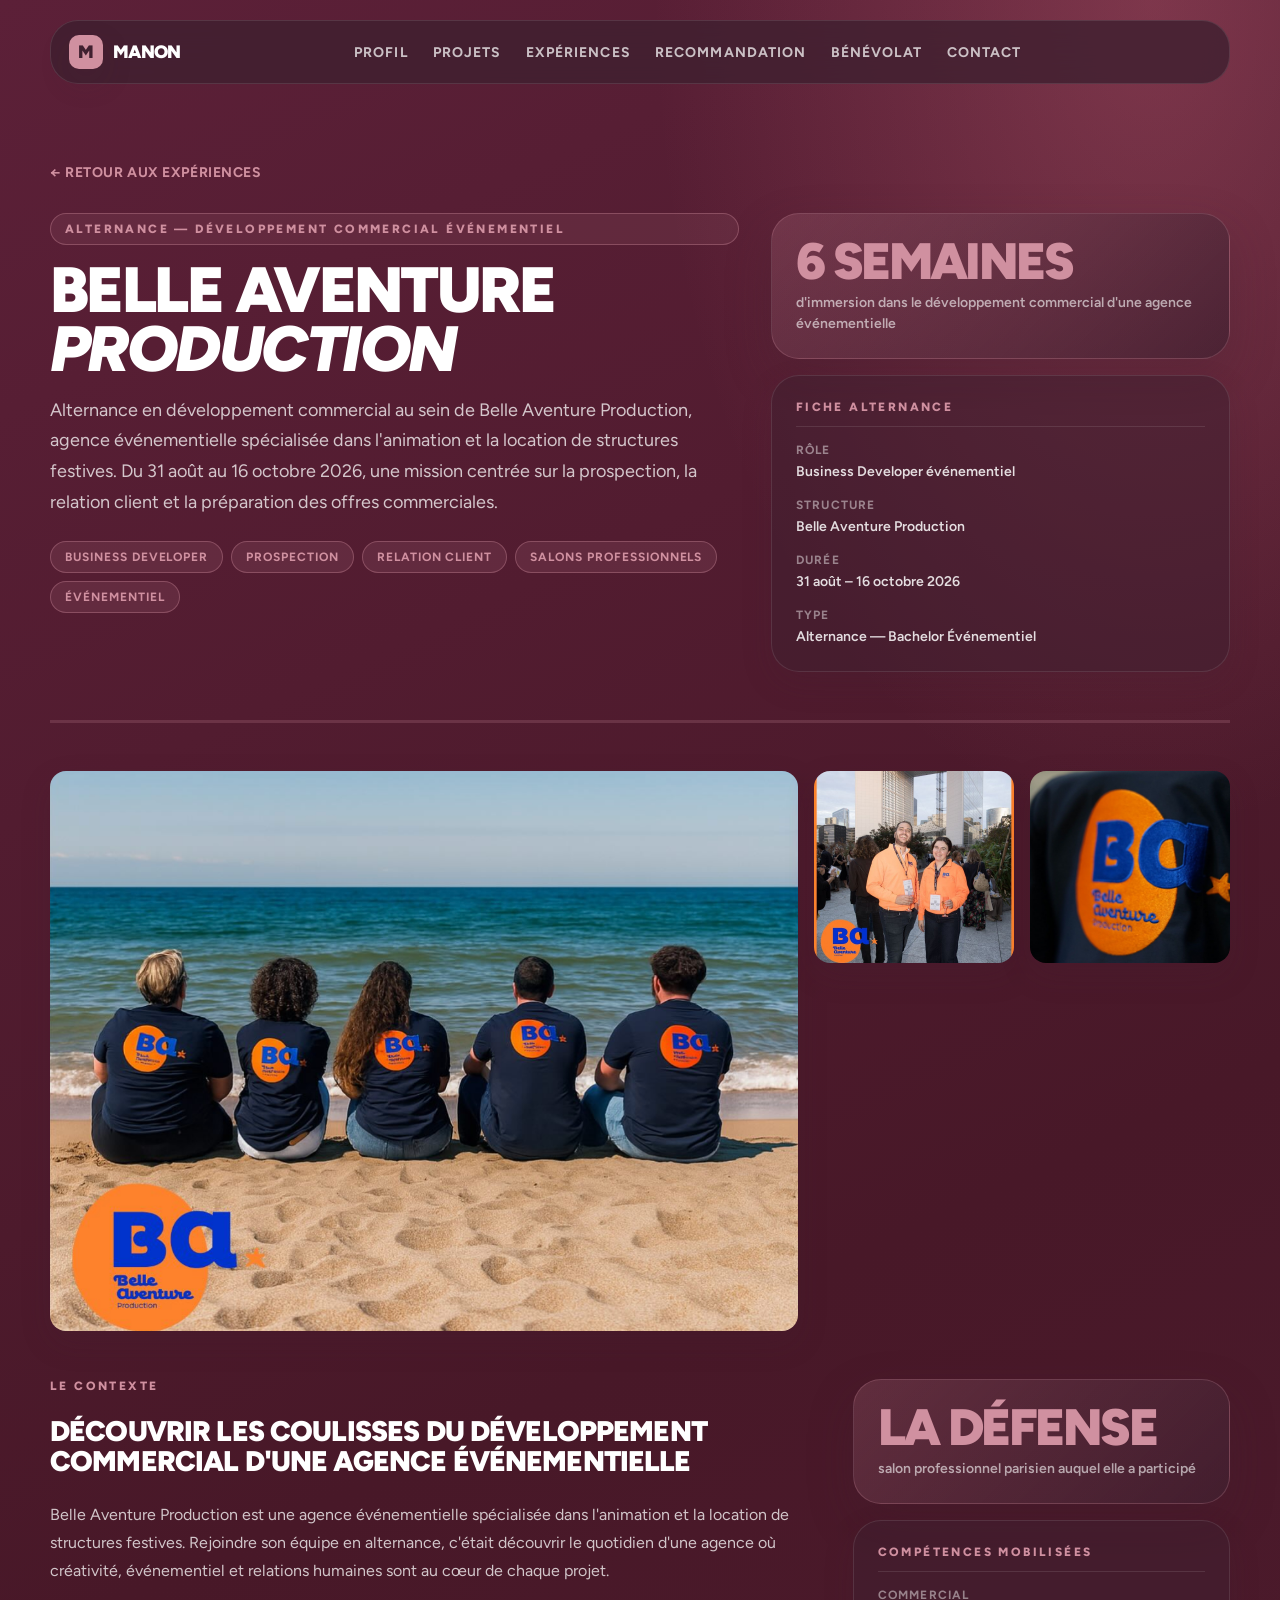
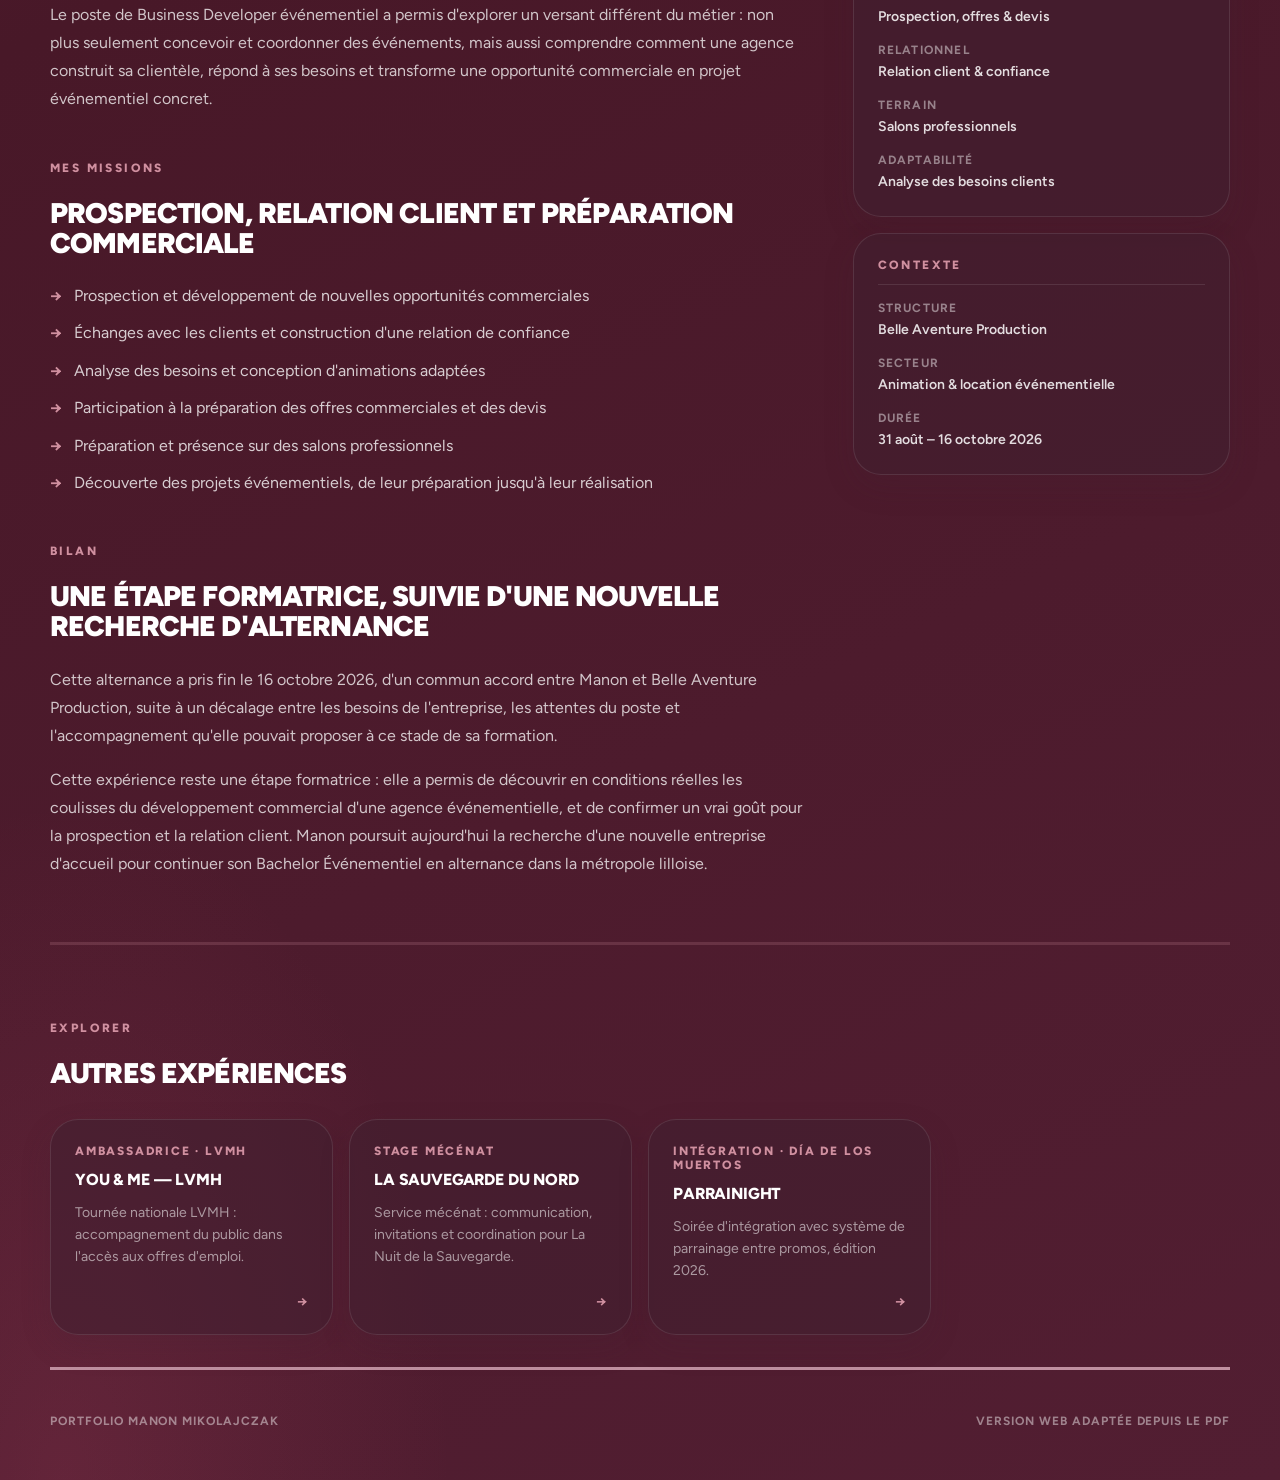
==== projet-belle-aventure-production.html @ 5afe3ec2 "Ajoute l'expérience Belle Aventure Production - Nouvelle page projet-belle-aventure-production.html " ====
<!DOCTYPE html>
<html lang="fr">
<head>
  <meta charset="UTF-8">
  <meta name="viewport" content="width=device-width, initial-scale=1.0">
  <title>Belle Aventure Production — Manon Mikolajczak</title>
  <meta name="description" content="Alternance en développement commercial événementiel chez Belle Aventure Production — prospection, relation client, préparation d'offres et salons professionnels.">
  <link rel="preconnect" href="https://fonts.googleapis.com">
  <link rel="preconnect" href="https://fonts.gstatic.com" crossorigin>
  <link href="https://fonts.googleapis.com/css2?family=Figtree:ital,wght@0,300;0,400;0,500;0,600;0,700;0,800;0,900;1,400;1,700&display=swap" rel="stylesheet">
  <link rel="stylesheet" href="./styles.css">
  <link rel="stylesheet" href="./projet.css">
</head>
<body>
  <div class="page-shell">

    <header class="site-header">
      <a class="brand" href="./index.html" aria-label="Retour au portfolio">
        <span class="brand-mark">M</span>
        <span class="brand-text">Manon</span>
      </a>

      <button
        class="nav-toggle"
        type="button"
        aria-expanded="false"
        aria-controls="site-nav"
        aria-label="Ouvrir le menu"
      >
        <span></span>
        <span></span>
      </button>

      <nav class="site-nav" id="site-nav" aria-label="Navigation principale">
        <a href="./index.html#profil">Profil</a>
        <a href="./projets.html">Projets</a>
        <a href="./index.html#experiences">Expériences</a>
        <a href="./recommandation.html">Recommandation</a>
        <a href="./index.html#benevola">Bénévolat</a>
        <a href="./index.html#contact">Contact</a>
      </nav>
    </header>

    <main>

      <a class="back-link reveal" href="./index.html#experiences">
        ← Retour aux expériences
      </a>

      <!-- ── Hero ───────────────────────────── -->
      <section class="projet-hero reveal">
        <div class="projet-hero-copy">
          <p class="projet-kicker">Alternance — Développement commercial événementiel</p>
          <h1 class="projet-title">Belle Aventure<br><em>Production</em></h1>
          <p class="projet-lead">
            Alternance en développement commercial au sein de Belle Aventure
            Production, agence événementielle spécialisée dans l'animation et
            la location de structures festives. Du 31 août au 16 octobre 2026,
            une mission centrée sur la prospection, la relation client et la
            préparation des offres commerciales.
          </p>
          <div class="projet-badges">
            <span class="projet-badge">Business Developer</span>
            <span class="projet-badge">Prospection</span>
            <span class="projet-badge">Relation client</span>
            <span class="projet-badge">Salons professionnels</span>
            <span class="projet-badge">Événementiel</span>
          </div>
        </div>

        <div class="projet-hero-meta">
          <div class="projet-stat-card">
            <p class="projet-stat-number">6 semaines</p>
            <p class="projet-stat-label">d'immersion dans le développement commercial d'une agence événementielle</p>
          </div>
          <div class="projet-info-card">
            <p class="projet-info-card-title">Fiche alternance</p>
            <div class="projet-info-row">
              <span class="projet-info-key">Rôle</span>
              <span class="projet-info-val">Business Developer événementiel</span>
            </div>
            <div class="projet-info-row">
              <span class="projet-info-key">Structure</span>
              <span class="projet-info-val">Belle Aventure Production</span>
            </div>
            <div class="projet-info-row">
              <span class="projet-info-key">Durée</span>
              <span class="projet-info-val">31 août – 16 octobre 2026</span>
            </div>
            <div class="projet-info-row">
              <span class="projet-info-key">Type</span>
              <span class="projet-info-val">Alternance — Bachelor Événementiel</span>
            </div>
          </div>
        </div>
      </section>

      <!-- ── Galerie ─────────────────────────── -->
      <div class="projet-gallery gallery-featured reveal">
        <div class="gallery-main">
          <img
            src="./img/belle-aventure-production/banniere.png"
            alt="Équipe Belle Aventure Production"
            loading="lazy"
          >
        </div>
        <div class="gallery-secondary">
          <img
            src="./img/belle-aventure-production/photosalon.jpeg"
            alt="Belle Aventure Production — salon professionnel à La Défense"
            loading="lazy"
          >
          <img
            src="./img/belle-aventure-production/photo.jpeg"
            alt="Logo brodé Belle Aventure Production"
            loading="lazy"
          >
        </div>
      </div>

      <!-- ── Corps ──────────────────────────── -->
      <div class="projet-body reveal">

        <div class="projet-content">

          <!-- Description -->
          <section class="projet-section">
            <p class="projet-section-label">Le contexte</p>
            <h2 class="projet-section-title">Découvrir les coulisses du développement commercial d'une agence événementielle</h2>
            <div class="projet-text">
              <p>
                Belle Aventure Production est une agence événementielle
                spécialisée dans l'animation et la location de structures
                festives. Rejoindre son équipe en alternance, c'était
                découvrir le quotidien d'une agence où créativité,
                événementiel et relations humaines sont au cœur de chaque
                projet.
              </p>
              <p>
                Le poste de Business Developer événementiel a permis
                d'explorer un versant différent du métier : non plus
                seulement concevoir et coordonner des événements, mais aussi
                comprendre comment une agence construit sa clientèle, répond
                à ses besoins et transforme une opportunité commerciale en
                projet événementiel concret.
              </p>
            </div>
          </section>

          <!-- Missions -->
          <section class="projet-section">
            <p class="projet-section-label">Mes missions</p>
            <h2 class="projet-section-title">Prospection, relation client et préparation commerciale</h2>
            <ul class="projet-missions">
              <li>Prospection et développement de nouvelles opportunités commerciales</li>
              <li>Échanges avec les clients et construction d'une relation de confiance</li>
              <li>Analyse des besoins et conception d'animations adaptées</li>
              <li>Participation à la préparation des offres commerciales et des devis</li>
              <li>Préparation et présence sur des salons professionnels</li>
              <li>Découverte des projets événementiels, de leur préparation jusqu'à leur réalisation</li>
            </ul>
          </section>

          <!-- Bilan -->
          <section class="projet-section">
            <p class="projet-section-label">Bilan</p>
            <h2 class="projet-section-title">Une étape formatrice, suivie d'une nouvelle recherche d'alternance</h2>
            <div class="projet-text">
              <p>
                Cette alternance a pris fin le 16 octobre 2026, d'un commun
                accord entre Manon et Belle Aventure Production, suite à un
                décalage entre les besoins de l'entreprise, les attentes du
                poste et l'accompagnement qu'elle pouvait proposer à ce stade
                de sa formation.
              </p>
              <p>
                Cette expérience reste une étape formatrice : elle a permis
                de découvrir en conditions réelles les coulisses du
                développement commercial d'une agence événementielle, et de
                confirmer un vrai goût pour la prospection et la relation
                client. Manon poursuit aujourd'hui la recherche d'une
                nouvelle entreprise d'accueil pour continuer son Bachelor
                Événementiel en alternance dans la métropole lilloise.
              </p>
            </div>
          </section>

        </div>

        <!-- Sidebar -->
        <aside class="projet-sidebar">
          <div class="projet-stat-card">
            <p class="projet-stat-number">La Défense</p>
            <p class="projet-stat-label">salon professionnel parisien auquel elle a participé</p>
          </div>
          <div class="projet-info-card">
            <p class="projet-info-card-title">Compétences mobilisées</p>
            <div class="projet-info-row">
              <span class="projet-info-key">Commercial</span>
              <span class="projet-info-val">Prospection, offres &amp; devis</span>
            </div>
            <div class="projet-info-row">
              <span class="projet-info-key">Relationnel</span>
              <span class="projet-info-val">Relation client &amp; confiance</span>
            </div>
            <div class="projet-info-row">
              <span class="projet-info-key">Terrain</span>
              <span class="projet-info-val">Salons professionnels</span>
            </div>
            <div class="projet-info-row">
              <span class="projet-info-key">Adaptabilité</span>
              <span class="projet-info-val">Analyse des besoins clients</span>
            </div>
          </div>
          <div class="projet-info-card">
            <p class="projet-info-card-title">Contexte</p>
            <div class="projet-info-row">
              <span class="projet-info-key">Structure</span>
              <span class="projet-info-val">Belle Aventure Production</span>
            </div>
            <div class="projet-info-row">
              <span class="projet-info-key">Secteur</span>
              <span class="projet-info-val">Animation &amp; location événementielle</span>
            </div>
            <div class="projet-info-row">
              <span class="projet-info-key">Durée</span>
              <span class="projet-info-val">31 août – 16 octobre 2026</span>
            </div>
          </div>
        </aside>

      </div>

      <!-- ── Autres projets ──────────────────── -->
      <section class="projet-next-projects reveal">
        <div class="projet-next-head">
          <p class="projet-next-label">Explorer</p>
          <h2 class="projet-next-title">Autres expériences</h2>
        </div>
        <div class="projet-next-grid">
          <a class="projet-next-card" href="./projet-lvmh.html">
            <span class="projet-next-card-tag">Ambassadrice · LVMH</span>
            <h3 class="projet-next-card-title">You &amp; Me — LVMH</h3>
            <p class="projet-next-card-desc">Tournée nationale LVMH : accompagnement du public dans l'accès aux offres d'emploi.</p>
            <span class="projet-next-card-arrow">→</span>
          </a>
          <a class="projet-next-card" href="./projet-sauvegarde-du-nord.html">
            <span class="projet-next-card-tag">Stage mécénat</span>
            <h3 class="projet-next-card-title">La Sauvegarde du Nord</h3>
            <p class="projet-next-card-desc">Service mécénat : communication, invitations et coordination pour La Nuit de la Sauvegarde.</p>
            <span class="projet-next-card-arrow">→</span>
          </a>
          <a class="projet-next-card" href="./projet-parrainight.html">
            <span class="projet-next-card-tag">Intégration · Día de los Muertos</span>
            <h3 class="projet-next-card-title">Parrainight</h3>
            <p class="projet-next-card-desc">Soirée d'intégration avec système de parrainage entre promos, édition 2026.</p>
            <span class="projet-next-card-arrow">→</span>
          </a>
        </div>
      </section>

    </main>

    <footer class="site-footer">
      <p>Portfolio Manon Mikolajczak</p>
      <p>Version web adaptée depuis le PDF</p>
    </footer>

  </div>
  <script src="./script.js"></script>
</body>
</html>
---- styles.css ----
:root {
  --primary-900: #402030;
  --primary-800: #502030;
  --primary-700: #603040;
  --primary-600: #703040;
  --secondary-300: #d090a0;
  --secondary-400: #c0a0a0;
  --secondary-500: #c090a0;
  --neutral-0: #ffffff;
  --neutral-50: #f7f3f5;
  --neutral-100: #f2e8ec;
  --neutral-900: #1a1a1a;
  --stroke: rgba(255, 255, 255, 0.1);
  --shadow-soft: 0 12px 30px rgba(64, 32, 48, 0.18);
  --shadow-card: 0 18px 45px rgba(64, 32, 48, 0.28);
  --font-main: "Figtree", sans-serif;
  --text-xs: 0.75rem;
  --text-sm: 0.875rem;
  --text-base: 1rem;
  --text-lg: 1.125rem;
  --text-xl: 1.333rem;
  --text-2xl: 1.777rem;
  --text-3xl: 2.369rem;
  --text-4xl: 3.157rem;
  --radius-sm: 6px;
  --radius-md: 16px;
  --radius-lg: 28px;
  --radius-xl: 36px;
  --radius-pill: 999px;
  --space-1: 0.25rem;
  --space-2: 0.5rem;
  --space-3: 0.75rem;
  --space-4: 1rem;
  --space-6: 1.5rem;
  --space-8: 2rem;
  --space-12: 3rem;
  --space-16: 4rem;
  --space-20: 5rem;
  --space-24: 6rem;
}

*,
*::before,
*::after {
  box-sizing: border-box;
}

html {
  scroll-behavior: smooth;
}

body {
  margin: 0;
  min-height: 100vh;
  font-family: var(--font-main);
  color: var(--neutral-0);
  background:
    radial-gradient(ellipse 65% 45% at 90% 0%,  rgba(230, 120, 140, 0.28) 0%, transparent 60%),
    radial-gradient(ellipse 55% 40% at 5%  100%, rgba(180,  70, 100, 0.2)  0%, transparent 55%),
    linear-gradient(155deg, #5c2038 0%, #481828 45%, #521e32 100%);
  overflow-x: hidden;
}

a {
  color: inherit;
  text-decoration: none;
}

button,
input,
textarea {
  font: inherit;
}

.page-shell {
  width: min(1180px, calc(100% - 32px));
  margin: 0 auto;
  padding: 20px 0 40px;
}

.site-header {
  position: sticky;
  top: 16px;
  z-index: 20;
  display: grid;
  grid-template-columns: auto 1fr auto auto;
  align-items: center;
  gap: var(--space-4);
  padding: 14px 18px;
  margin-bottom: var(--space-16);
  background: rgba(64, 32, 48, 0.82);
  border: 1px solid var(--stroke);
  border-radius: var(--radius-lg);
  backdrop-filter: blur(18px);
}

.brand {
  display: inline-flex;
  align-items: center;
  gap: 10px;
  font-size: var(--text-lg);
  font-weight: 900;
  letter-spacing: -0.04em;
  text-transform: uppercase;
}

.brand-mark {
  display: grid;
  place-items: center;
  width: 34px;
  height: 34px;
  color: var(--primary-900);
  background: var(--secondary-300);
  border-radius: 10px;
  box-shadow: var(--shadow-soft);
}

.brand-text {
  color: var(--neutral-0);
}

.site-nav {
  display: inline-flex;
  justify-content: center;
  gap: var(--space-6);
}

.site-nav a {
  position: relative;
  font-size: var(--text-sm);
  font-weight: 700;
  letter-spacing: 0.08em;
  text-transform: uppercase;
  color: rgba(255, 255, 255, 0.72);
}

.site-nav a::after {
  content: "";
  position: absolute;
  left: 0;
  bottom: -6px;
  width: 100%;
  height: 2px;
  background: var(--secondary-300);
  transform: scaleX(0);
  transform-origin: left;
  transition: transform 0.2s ease;
}

.site-nav a:hover::after,
.site-nav a:focus-visible::after {
  transform: scaleX(1);
}

.nav-toggle {
  display: none;
  justify-self: end;
  width: 48px;
  height: 48px;
  padding: 0;
  background: transparent;
  border: 1px solid var(--stroke);
  border-radius: 14px;
  color: var(--neutral-0);
}

.nav-toggle span {
  display: block;
  width: 20px;
  height: 2px;
  margin: 0 auto 5px;
  background: currentColor;
}

.nav-toggle span:last-child {
  margin-bottom: 0;
}

.btn {
  display: inline-flex;
  align-items: center;
  justify-content: center;
  min-height: 48px;
  padding: 0 22px;
  border-radius: var(--radius-pill);
  border: 0;
  font-size: var(--text-sm);
  font-weight: 800;
  letter-spacing: 0.05em;
  text-transform: uppercase;
  transition:
    transform 0.2s ease,
    box-shadow 0.2s ease,
    background-color 0.2s ease,
    color 0.2s ease;
}

.btn:hover,
.btn:focus-visible {
  transform: translateY(-3px);
}

.btn-primary {
  color: var(--neutral-0);
  background: var(--primary-700);
  box-shadow: var(--shadow-soft);
}

.btn-primary:hover,
.btn-primary:focus-visible {
  background: var(--primary-900);
  box-shadow: var(--shadow-card);
}

.btn-outline {
  color: var(--neutral-0);
  background: transparent;
  border: 2px solid rgba(255, 255, 255, 0.5);
  box-shadow: var(--shadow-soft);
}

.btn-outline:hover,
.btn-outline:focus-visible {
  border-color: var(--secondary-300);
  box-shadow: var(--shadow-card);
}

.btn-accent {
  color: var(--primary-900);
  background: var(--secondary-300);
  box-shadow: var(--shadow-soft);
}

.btn-accent:hover,
.btn-accent:focus-visible {
  background: var(--neutral-0);
  box-shadow: var(--shadow-card);
}

.btn-ghost {
  color: var(--primary-800);
  background: transparent;
  border: 1px solid rgba(64, 32, 48, 0.3);
}

.btn-ghost:hover,
.btn-ghost:focus-visible {
  background: rgba(64, 32, 48, 0.08);
}

.hero {
  display: grid;
  grid-template-columns: minmax(0, 1fr) minmax(0, 1.4fr);
  gap: var(--space-8);
  align-items: end;
  padding-bottom: var(--space-16);
}

.hero-copy,
.hero-panel,
.section,
.project-card,
.info-card,
.contact-card {
  position: relative;
}

.eyebrow,
.section-label,
.panel-label,
.project-tag,
.info-index {
  font-size: var(--text-xs);
  font-weight: 800;
  letter-spacing: 0.2em;
  text-transform: uppercase;
}

.eyebrow {
  display: inline-flex;
  margin: 0 0 var(--space-4);
  padding: 8px 14px;
  color: var(--secondary-300);
  border: 1px solid rgba(208, 144, 160, 0.35);
  border-radius: var(--radius-pill);
  background: rgba(208, 144, 160, 0.1);
}

.hero-title {
  max-width: 10ch;
  margin: 0;
  font-size: clamp(2.4rem, 5.5vw, 5rem);
  font-weight: 900;
  line-height: 0.9;
  letter-spacing: -0.05em;
  text-transform: uppercase;
}

.hero-title em {
  font-style: italic;
  color: var(--secondary-500);
}

.hero-title span {
  display: block;
  margin-top: var(--space-4);
  max-width: 12ch;
  font-size: clamp(1.6rem, 3vw, 2.8rem);
  font-weight: 800;
  line-height: 1.1;
  letter-spacing: -0.02em;
  text-transform: uppercase;
  color: var(--secondary-300);
}

.hero-text {
  max-width: 520px;
  margin: var(--space-8) 0 0;
  font-size: var(--text-lg);
  line-height: 1.65;
  color: rgba(255, 255, 255, 0.8);
}

.hero-actions {
  display: flex;
  flex-wrap: wrap;
  gap: var(--space-3);
  margin-top: var(--space-8);
}

.hero-panel {
  align-self: stretch;
}

.hero-photo-wrap {
  display: flex;
  justify-content: center;
  margin-bottom: 0;
  transform-style: preserve-3d;
  transition: transform 0.08s ease-out;
  will-change: transform;
}

.hero-photo {
  width: 100%;
  max-width: 400px;
  height: auto;
  object-fit: contain;
  filter: drop-shadow(0 20px 40px rgba(192, 60, 100, 0.5));
  transition: filter 0.08s ease-out;
  will-change: filter;
}

.panel-label {
  color: var(--secondary-300);
  margin-bottom: var(--space-3);
}

.panel-card {
  padding: var(--space-8);
  background:
    linear-gradient(180deg, rgba(208, 144, 160, 0.14), rgba(64, 32, 48, 0.96)),
    var(--primary-800);
  border: 1px solid rgba(255, 255, 255, 0.1);
  border-radius: var(--radius-lg);
  box-shadow: var(--shadow-card);
}

.panel-kicker {
  margin: 0 0 var(--space-6);
  font-size: var(--text-sm);
  font-weight: 700;
  letter-spacing: 0.08em;
  text-transform: uppercase;
  color: rgba(255, 255, 255, 0.55);
}

.panel-line {
  margin: 0;
  font-size: clamp(1.35rem, 2vw, 1.8rem);
  font-weight: 800;
  line-height: 1.05;
  text-transform: uppercase;
}

.panel-line + .panel-line {
  margin-top: 12px;
}

.panel-meta {
  display: flex;
  flex-wrap: wrap;
  gap: 10px;
  margin-top: var(--space-4);
}

.panel-meta span,
.tag {
  display: inline-flex;
  align-items: center;
  min-height: 34px;
  padding: 0 14px;
  border-radius: var(--radius-pill);
  border: 1px solid rgba(255, 255, 255, 0.15);
  background: rgba(255, 255, 255, 0.08);
  font-size: var(--text-xs);
  font-weight: 700;
  letter-spacing: 0.08em;
  text-transform: uppercase;
}

.skills-physics {
  width: 100%;
  margin-bottom: var(--space-20);
  height: 460px;
  position: relative;
  overflow: hidden;
  cursor: grab;
  /* Fondu en bas : les pilules disparaissent proprement dans le fond */
  -webkit-mask-image: linear-gradient(to bottom, black 82%, transparent 100%);
  mask-image: linear-gradient(to bottom, black 82%, transparent 100%);
}

.skills-physics:active {
  cursor: grabbing;
}

#skills-canvas {
  display: block;
  width: 100%;
  height: 100%;
}

.section {
  padding: var(--space-16) 0;
  border-top: 3px solid rgba(208, 144, 160, 0.2);
}

.section-head {
  display: grid;
  gap: var(--space-3);
  max-width: 760px;
  margin-bottom: var(--space-8);
}

.section-label {
  color: var(--secondary-300);
}

.section-head h2 {
  margin: 0;
  font-size: clamp(2rem, 4vw, 4.4rem);
  font-weight: 900;
  line-height: 0.95;
  letter-spacing: -0.04em;
  text-transform: uppercase;
}

.section-head p {
  margin: 0;
  font-size: var(--text-lg);
  line-height: 1.6;
  color: rgba(255, 255, 255, 0.72);
}

.metric-grid {
  display: grid;
  grid-template-columns: repeat(4, minmax(0, 1fr));
  gap: var(--space-4);
}

.metric-card {
  display: grid;
  gap: var(--space-2);
  padding: var(--space-6);
  background: var(--secondary-500);
  border: none;
  border-radius: var(--radius-lg);
  box-shadow: var(--shadow-card);
  color: var(--neutral-900);
}

.metric-value {
  margin: 0;
  font-size: clamp(2rem, 4vw, 3.6rem);
  font-weight: 900;
  line-height: 0.9;
  letter-spacing: -0.05em;
  text-transform: uppercase;
  color: var(--primary-900);
}

.metric-label {
  margin: 0;
  color: rgba(26, 26, 26, 0.68);
  line-height: 1.5;
}

.project-grid,
.service-grid,
.experience-grid {
  display: grid;
  grid-template-columns: repeat(3, minmax(0, 1fr));
  gap: var(--space-6);
  align-items: start;
}

/* ── Info / statement / contact cards ── */
.info-card,
.statement-card,
.contact-card {
  background: var(--secondary-500);
  border: none;
  border-radius: var(--radius-lg);
  color: var(--neutral-900);
}

/* ── Project cards — photo + overlay hover ── */
.project-card {
  display: block;
  position: relative;
  overflow: hidden;
  border-radius: var(--radius-lg);
  box-shadow: var(--shadow-card);
  text-decoration: none;
  transition: transform 0.3s cubic-bezier(0.34,1.56,0.64,1),
              box-shadow 0.3s ease;
  aspect-ratio: 4 / 5;
  background: #2a1020;
}

.project-card:hover {
  transform: translateY(-8px) scale(1.02);
  box-shadow: 0 28px 60px rgba(0,0,0,0.55);
}

.feature-card {
  transform: rotate(-1.3deg);
}
.feature-card:hover {
  transform: rotate(-1.3deg) translateY(-8px) scale(1.02);
}

/* Image */
.project-img {
  position: absolute;
  inset: 0;
}
.project-img img {
  width: 100%;
  height: 100%;
  object-fit: cover;
  display: block;
  transition: transform 0.4s ease;
}
.project-card:hover .project-img img {
  transform: scale(1.06);
}

/* Placeholder (pas de photo) */
.project-img--ph {
  min-height: 100%;
}

/* Overlay — slide up on hover */
.project-overlay {
  position: absolute;
  bottom: 0;
  left: 0;
  right: 0;
  padding: var(--space-8) var(--space-6) var(--space-6);
  background: linear-gradient(to top,
    rgba(30,8,18,0.97) 0%,
    rgba(30,8,18,0.80) 50%,
    transparent 100%);
  transform: translateY(10px);
  opacity: 0;
  transition: opacity 0.3s ease, transform 0.3s ease;
  display: grid;
  gap: var(--space-2);
}

.project-card:hover .project-overlay {
  opacity: 1;
  transform: translateY(0);
}

/* Sur mobile : overlay toujours visible */
@media (hover: none) {
  .project-overlay {
    opacity: 1;
    transform: translateY(0);
    background: linear-gradient(to top,
      rgba(30,8,18,0.95) 0%,
      rgba(30,8,18,0.6) 60%,
      transparent 100%);
  }
}

.project-tag {
  display: inline-block;
  font-size: 0.65rem;
  font-weight: 800;
  letter-spacing: 0.12em;
  text-transform: uppercase;
  color: var(--secondary-300);
  margin-bottom: var(--space-1);
}

.project-overlay h3 {
  margin: 0;
  font-size: var(--text-lg);
  font-weight: 800;
  color: var(--neutral-0);
  line-height: 1.2;
}

.project-overlay p {
  margin: 0;
  font-size: var(--text-xs);
  color: rgba(255,255,255,0.68);
  line-height: 1.4;
}

/* Bouton dans l'overlay */
.card-btn {
  display: inline-flex;
  align-items: center;
  gap: 6px;
  margin-top: var(--space-2);
  padding: 8px 16px;
  border-radius: var(--radius-pill);
  background: rgba(208,144,160,0.18);
  border: 1.5px solid rgba(208,144,160,0.5);
  color: var(--neutral-0);
  font-size: var(--text-xs);
  font-weight: 800;
  letter-spacing: 0.07em;
  text-transform: uppercase;
  transition: background 0.2s ease, gap 0.2s ease;
  width: fit-content;
}
.card-btn:hover {
  background: rgba(208,144,160,0.35);
  gap: 10px;
}

/* card-btn dans info-card (fond clair) */
.info-card .card-btn {
  background: rgba(64,32,48,0.12);
  border-color: rgba(64,32,48,0.35);
  color: var(--primary-900);
}
.info-card .card-btn:hover {
  background: rgba(64,32,48,0.22);
}

/* Lien invisible sur les info-cards du LAB */
.info-card--link {
  position: relative;
  cursor: pointer;
  transition: transform 0.25s ease, box-shadow 0.25s ease;
}
.info-card-link {
  position: absolute;
  inset: 0;
  z-index: 1;
  border-radius: var(--radius-lg);
}
.info-card--link:hover {
  transform: translateY(-3px);
  box-shadow: 0 20px 48px rgba(64, 32, 48, 0.32);
}

.info-card h3 {
  margin: 0;
  font-size: var(--text-xl);
  line-height: 1.15;
  color: var(--neutral-900);
}

.info-card p {
  margin: 0;
  color: rgba(26, 26, 26, 0.68);
  line-height: 1.65;
}

.copy-stack p,
.contact-copy p {
  margin: 0;
  line-height: 1.65;
}

.copy-stack p {
  color: rgba(255, 255, 255, 0.78);
}

.split-grid {
  display: grid;
  grid-template-columns: minmax(0, 1fr) minmax(0, 1.1fr);
  gap: var(--space-8);
  align-items: start;
}

.statement-card {
  padding: var(--space-8);
  box-shadow: var(--shadow-card);
}

.statement-line {
  margin: 0;
  font-size: clamp(1.8rem, 3vw, 3rem);
  font-weight: 900;
  line-height: 0.96;
  text-transform: uppercase;
  color: var(--neutral-900);
}

.statement-line + .statement-line {
  margin-top: var(--space-6);
}

.statement-line.accent {
  color: var(--primary-700);
  font-style: italic;
}

.copy-stack {
  display: grid;
  gap: var(--space-4);
}

.tag-row {
  display: flex;
  flex-wrap: wrap;
  gap: var(--space-2);
  padding-top: var(--space-2);
}

.lab-intro-card {
  padding: var(--space-8);
  margin-bottom: var(--space-8);
  background: rgba(208, 144, 160, 0.08);
  border: 1px solid rgba(208, 144, 160, 0.22);
  border-radius: var(--radius-lg);
  font-size: var(--text-lg);
  line-height: 1.7;
  color: rgba(255, 255, 255, 0.82);
}

.section-sublabel {
  font-size: var(--text-xs);
  font-weight: 800;
  letter-spacing: 0.2em;
  text-transform: uppercase;
  color: var(--secondary-300);
  margin-bottom: var(--space-6);
}

.info-card {
  display: grid;
  gap: var(--space-4);
  padding: var(--space-6);
  box-shadow: var(--shadow-card);
}

.info-index {
  color: var(--primary-700);
}

.contact-section .section-head p {
  color: rgba(255, 255, 255, 0.72);
}

/* ── Témoignages — Ils me recommandent ── */
.testimonial-grid {
  display: grid;
  grid-template-columns: repeat(3, minmax(0, 1fr));
  gap: var(--space-6);
  align-items: stretch;
  margin-bottom: var(--space-20);
}

.testimonial-grid.testimonial-grid--single {
  grid-template-columns: minmax(0, 1fr);
  max-width: 560px;
  margin-left: auto;
  margin-right: auto;
}

.testimonial-card {
  display: grid;
  gap: var(--space-4);
  padding: var(--space-6);
  background: rgba(208, 144, 160, 0.08);
  border: 1px solid rgba(208, 144, 160, 0.22);
  border-radius: var(--radius-lg);
  box-shadow: var(--shadow-card);
}

.testimonial-quote-mark {
  font-family: Georgia, serif;
  font-size: 2.6rem;
  line-height: 1;
  color: var(--secondary-300);
}

.testimonial-text {
  margin: 0;
  font-size: var(--text-base);
  line-height: 1.6;
  color: rgba(255, 255, 255, 0.85);
  font-style: italic;
}

.testimonial-author {
  display: grid;
  gap: 2px;
  padding-top: var(--space-2);
  border-top: 1px solid rgba(208, 144, 160, 0.2);
}

.testimonial-name {
  font-weight: 800;
  color: var(--neutral-0);
}

.testimonial-role {
  font-size: var(--text-sm);
  color: var(--secondary-300);
}

.contact-card {
  display: flex;
  justify-content: space-between;
  align-items: flex-end;
  gap: var(--space-8);
  padding: var(--space-8);
  background: rgba(64, 32, 48, 0.75);
  border: 1px solid rgba(208, 144, 160, 0.18);
  border-radius: var(--radius-lg);
  box-shadow: var(--shadow-card);
  backdrop-filter: blur(16px);
  color: var(--neutral-0);
}

.contact-copy {
  display: grid;
  gap: var(--space-4);
}

.contact-copy p {
  color: rgba(255, 255, 255, 0.7);
  line-height: 1.65;
  margin: 0;
}

.contact-big {
  font-size: clamp(1.6rem, 4vw, 3.5rem);
  font-weight: 900;
  line-height: 0.95;
  letter-spacing: -0.04em;
  text-transform: uppercase;
  color: var(--secondary-300);
  margin: 0;
}

.contact-pills {
  display: flex;
  flex-wrap: wrap;
  gap: var(--space-3);
}

.pill {
  display: inline-flex;
  align-items: center;
  gap: 8px;
  padding: 10px 18px;
  border-radius: var(--radius-pill);
  background: rgba(208, 144, 160, 0.14);
  border: 1.5px solid rgba(208, 144, 160, 0.5);
  color: var(--neutral-0);
  font-size: var(--text-sm);
  font-weight: 700;
  letter-spacing: 0.03em;
}

.contact-actions {
  display: flex;
  flex-wrap: wrap;
  gap: var(--space-3);
  flex-shrink: 0;
}

.btn-ghost-light {
  display: inline-flex;
  align-items: center;
  justify-content: center;
  min-height: 48px;
  padding: 0 24px;
  border-radius: var(--radius-pill);
  border: 1.5px solid var(--secondary-300);
  font-size: var(--text-sm);
  font-weight: 800;
  letter-spacing: 0.05em;
  text-transform: uppercase;
  color: var(--secondary-300);
  background: rgba(208, 144, 160, 0.08);
  transition: transform 0.2s ease, background 0.2s ease, color 0.2s ease;
}

.btn-ghost-light:hover {
  transform: translateY(-3px);
  background: rgba(208, 144, 160, 0.2);
  color: var(--neutral-0);
}


.site-footer {
  display: flex;
  justify-content: space-between;
  flex-wrap: wrap;
  gap: var(--space-4);
  padding: var(--space-8) 0 0;
  margin-top: var(--space-8);
  border-top: 3px solid var(--secondary-500);
  font-size: var(--text-xs);
  font-weight: 700;
  letter-spacing: 0.08em;
  text-transform: uppercase;
  color: rgba(255, 255, 255, 0.45);
}

.cursor-glow {
  position: fixed;
  top: 0;
  left: 0;
  width: 320px;
  height: 320px;
  border-radius: 50%;
  background: radial-gradient(circle, rgba(208, 144, 160, 0.15), transparent 70%);
  pointer-events: none;
  z-index: 0;
  will-change: transform;
  transform: translate(-9999px, -9999px);
}

.reveal {
  opacity: 0;
  transform: translateY(26px);
  transition: opacity 0.6s ease, transform 0.6s ease;
}

.reveal.visible {
  opacity: 1;
  transform: translateY(0);
}

@media (prefers-reduced-motion: reduce) {
  html {
    scroll-behavior: auto;
  }

  *,
  *::before,
  *::after {
    animation-duration: 0.01ms !important;
    animation-iteration-count: 1 !important;
    transition-duration: 0.01ms !important;
  }

  .reveal {
    opacity: 1;
    transform: none;
  }

  .hero-photo-wrap {
    transform: none !important;
  }
}


@media (max-width: 980px) {
  .site-header {
    grid-template-columns: auto auto auto;
  }

  .site-nav {
    position: absolute;
    top: calc(100% + 10px);
    left: 0;
    right: 0;
    display: none;
    flex-direction: column;
    align-items: flex-start;
    gap: var(--space-4);
    padding: var(--space-6);
    background: rgba(64, 32, 48, 0.96);
    border: 1px solid var(--stroke);
    border-radius: 24px;
  }

  .site-header.nav-open .site-nav {
    display: flex;
  }

  .header-cta {
    display: none;
  }

  .nav-toggle {
    display: inline-block;
  }

  .hero,
  .split-grid {
    grid-template-columns: 1fr;
  }

  .metric-grid,
  .project-grid,
  .service-grid,
  .experience-grid,
  .testimonial-grid {
    grid-template-columns: repeat(2, minmax(0, 1fr));
  }

  .contact-card {
    flex-direction: column;
    align-items: flex-start;
  }
}

@media (max-width: 640px) {
  .page-shell {
    width: min(100% - 20px, 1180px);
    padding-top: 12px;
  }

  .metric-grid,
  .project-grid,
  .service-grid,
  .experience-grid,
  .testimonial-grid {
    grid-template-columns: 1fr;
  }

  .site-header {
    top: 10px;
    padding: 12px 14px;
    margin-bottom: var(--space-12);
  }

  .hero {
    gap: var(--space-6);
    padding-bottom: var(--space-12);
  }

  .section {
    padding: var(--space-12) 0;
  }

  .panel-card,
  .statement-card,
  .info-card,
  .contact-card {
    padding: var(--space-6);
  }

  .project-card {
    aspect-ratio: 3 / 2;
  }

  .hero-actions,
  .contact-actions {
    flex-direction: column;
    align-items: stretch;
  }

  .btn {
    width: 100%;
  }

  .contact-pills {
    flex-direction: column;
  }
}
---- projet.css ----
/* ═══════════════════════════════════════════════════
   projet.css — styles for individual project pages
   Extends styles.css design system
═══════════════════════════════════════════════════ */

/* ── Galerie 2 photos Sauvegarde ────────────── */
.sauvegarde-gallery {
  display: grid;
  grid-template-columns: 1fr 1fr;
  gap: 8px;
  margin: var(--space-8) 0 var(--space-12);
  border-radius: var(--radius-lg);
  overflow: hidden;
  box-shadow: 0 24px 60px rgba(0,0,0,0.4);
}

.sauvegarde-gallery img {
  width: 100%;
  height: auto;
  display: block;
  transition: transform 0.3s ease;
}

.sauvegarde-gallery img:hover {
  transform: scale(1.02);
}

@media (max-width: 640px) {
  .sauvegarde-gallery { grid-template-columns: 1fr; }
  .sauvegarde-gallery img { height: 260px; }
}

/* ── Image unique ────────────────────────────── */
.projet-single-img {
  margin: var(--space-8) 0 var(--space-12);
  border-radius: var(--radius-lg);
  overflow: hidden;
  box-shadow: 0 24px 60px rgba(0,0,0,0.4);
}

.projet-single-img img {
  width: 100%;
  height: auto;
  display: block;
}

/* Variante fond blanc (couverture magazine) */
.projet-single-img--full img {
  background: #fff;
}

/* ── Galerie Exposition Photo ───────────────── */
.expo-gallery {
  margin: var(--space-8) 0 var(--space-12);
  display: grid;
  gap: 8px;
}

.expo-gallery-main img {
  width: 100%;
  height: auto;
  border-radius: var(--radius-lg);
  display: block;
}

.expo-gallery-grid {
  display: grid;
  grid-template-columns: repeat(4, 1fr);
  gap: 8px;
}

.expo-gallery-grid img {
  width: 100%;
  height: auto;
  border-radius: var(--radius-md);
  display: block;
  transition: transform 0.3s ease, opacity 0.3s ease;
}

.expo-gallery-grid img:hover {
  transform: scale(1.02);
  opacity: 0.9;
}

@media (max-width: 640px) {
  .expo-gallery-main img { height: 260px; }
  .expo-gallery-grid { grid-template-columns: repeat(2, 1fr); }
  .expo-gallery-grid img { height: 140px; }
}

/* ── Media Parrainight ──────────────────────── */
.parrainight-media {
  display: grid;
  grid-template-columns: 1fr 1fr;
  gap: var(--space-6);
  margin: var(--space-8) 0 var(--space-12);
  align-items: start;
}

.parrainight-photo img {
  width: 100%;
  height: auto;
  border-radius: var(--radius-lg);
  display: block;
  box-shadow: 0 24px 60px rgba(0,0,0,0.4);
}

.parrainight-video-wrap {
  border-radius: var(--radius-lg);
  overflow: hidden;
  background: #000;
  box-shadow: 0 24px 60px rgba(0,0,0,0.4);
}

.parrainight-video-wrap video {
  width: 100%;
  display: block;
  max-height: 420px;
  object-fit: contain;
  background: #000;
}

@media (max-width: 760px) {
  .parrainight-media { grid-template-columns: 1fr; }
  .parrainight-photo img { height: 280px; }
}

/* ── Vidéo Spotlight ─────────────────────────── */
.spotlight-video-wrap {
  margin: var(--space-8) 0 var(--space-12);
  border-radius: var(--radius-lg);
  overflow: hidden;
  background: #000;
  box-shadow: 0 24px 60px rgba(0,0,0,0.5);
}

.spotlight-video {
  width: 100%;
  display: block;
  max-height: 70vh;
  object-fit: contain;
  background: #000;
}

.spotlight-video-caption {
  margin: 0;
  padding: var(--space-3) var(--space-6);
  font-size: var(--text-xs);
  font-weight: 700;
  letter-spacing: 0.08em;
  text-transform: uppercase;
  color: rgba(255,255,255,0.45);
  background: rgba(0,0,0,0.4);
  text-align: center;
}

/* ── Galerie Pop-up Store (magazine) ─────────── */
.popup-gallery {
  margin: var(--space-8) 0 var(--space-12);
  display: grid;
  grid-template-columns: 1fr 1fr;
  gap: 8px;
  border-radius: var(--radius-lg);
  overflow: hidden;
  box-shadow: 0 24px 60px rgba(0,0,0,0.4);
}

.popup-gallery img {
  width: 100%;
  height: auto;
  display: block;
  transition: transform 0.3s ease;
}

.popup-gallery img:hover {
  transform: scale(1.02);
}

@media (max-width: 640px) {
  .popup-gallery { grid-template-columns: 1fr; }
  .popup-gallery img { height: 220px; }
}

/* ── Lightbox ────────────────────────────── */
.lightbox {
  position: fixed;
  inset: 0;
  z-index: 1000;
  background: rgba(10, 2, 8, 0.95);
  display: flex;
  align-items: center;
  justify-content: center;
  padding: var(--space-6);
  opacity: 0;
  pointer-events: none;
  transition: opacity 0.25s ease;
  cursor: zoom-out;
}

.lightbox.lightbox--open {
  opacity: 1;
  pointer-events: all;
}

.lightbox img {
  max-width: 100%;
  max-height: 90vh;
  object-fit: contain;
  border-radius: var(--radius-lg);
  box-shadow: 0 40px 100px rgba(0,0,0,0.8);
  transform: scale(0.92);
  transition: transform 0.25s cubic-bezier(0.34, 1.56, 0.64, 1);
  cursor: default;
}

.lightbox.lightbox--open img {
  transform: scale(1);
}

.lightbox-close {
  position: absolute;
  top: var(--space-6);
  right: var(--space-6);
  width: 44px;
  height: 44px;
  display: flex;
  align-items: center;
  justify-content: center;
  background: rgba(255,255,255,0.12);
  border: 1.5px solid rgba(255,255,255,0.2);
  border-radius: 50%;
  color: #fff;
  font-size: 20px;
  cursor: pointer;
  transition: background 0.2s ease, transform 0.2s ease;
  line-height: 1;
}

.lightbox-close:hover {
  background: rgba(255,255,255,0.25);
  transform: scale(1.1);
}

/* Curseur pointer sur les photos cliquables */
.expo-gallery img,
.sauvegarde-gallery img,
.parrainight-photo img,
.projet-single-img img,
.popup-gallery img {
  cursor: zoom-in;
}

/* ── Retour ──────────────────────────────── */
.back-link {
  display: inline-flex;
  align-items: center;
  gap: 8px;
  padding: var(--space-4) 0 var(--space-8);
  color: var(--secondary-300);
  font-size: var(--text-sm);
  font-weight: 700;
  letter-spacing: 0.04em;
  text-transform: uppercase;
  transition: gap 0.2s ease, opacity 0.2s ease;
}

.back-link:hover {
  gap: 14px;
  opacity: 0.85;
}

.back-link svg {
  flex-shrink: 0;
  width: 16px;
  height: 16px;
}

/* ── Hero ──────────────────────────────────── */
.projet-hero {
  display: grid;
  grid-template-columns: minmax(0, 1.5fr) minmax(0, 1fr);
  gap: var(--space-8);
  align-items: start;
  padding-bottom: var(--space-12);
  border-bottom: 3px solid rgba(208, 144, 160, 0.2);
  margin-bottom: var(--space-12);
}

.projet-hero-copy {
  display: grid;
  gap: var(--space-4);
}

.projet-kicker {
  display: inline-flex;
  align-items: center;
  gap: 8px;
  margin: 0;
  padding: 8px 14px;
  font-size: var(--text-xs);
  font-weight: 800;
  letter-spacing: 0.2em;
  text-transform: uppercase;
  color: var(--secondary-300);
  border: 1px solid rgba(208, 144, 160, 0.35);
  border-radius: var(--radius-pill);
  background: rgba(208, 144, 160, 0.1);
}

.projet-title {
  margin: 0;
  font-size: clamp(2.4rem, 5vw, 4.2rem);
  font-weight: 900;
  line-height: 0.92;
  letter-spacing: -0.04em;
  text-transform: uppercase;
  color: var(--neutral-0);
}

.projet-lead {
  margin: 0;
  font-size: var(--text-lg);
  line-height: 1.7;
  color: rgba(255, 255, 255, 0.75);
  max-width: 58ch;
}

.projet-badges {
  display: flex;
  flex-wrap: wrap;
  gap: var(--space-2);
  margin-top: var(--space-2);
}

.projet-badge {
  display: inline-flex;
  align-items: center;
  min-height: 32px;
  padding: 0 14px;
  border-radius: var(--radius-pill);
  border: 1px solid rgba(208, 144, 160, 0.35);
  background: rgba(208, 144, 160, 0.12);
  font-size: var(--text-xs);
  font-weight: 700;
  letter-spacing: 0.08em;
  text-transform: uppercase;
  color: var(--secondary-300);
}

/* ── Hero meta sidebar ────────────────────── */
.projet-hero-meta {
  display: grid;
  gap: var(--space-4);
  position: sticky;
  top: 100px;
}

/* ── Gallery ──────────────────────────────── */
.projet-gallery {
  margin-bottom: var(--space-12);
}

.projet-gallery img {
  display: block;
  width: 100%;
  height: 100%;
  object-fit: cover;
  border-radius: var(--radius-md);
  transition: transform 0.35s ease, box-shadow 0.35s ease;
  box-shadow: var(--shadow-soft);
}

.projet-gallery img:hover {
  transform: scale(1.025);
  box-shadow: var(--shadow-card);
}

/* 2 colonnes égales */
.gallery-2col {
  display: grid;
  grid-template-columns: 1fr 1fr;
  gap: var(--space-4);
}

.gallery-2col img {
  height: 380px;
}

/* 3 colonnes égales */
.gallery-3col {
  display: grid;
  grid-template-columns: repeat(3, 1fr);
  gap: var(--space-4);
}

.gallery-3col img {
  height: 340px;
}

/* Image featured large + grille de petites */
.gallery-featured {
  display: grid;
  grid-template-columns: 1.8fr 1fr;
  grid-template-rows: auto auto;
  gap: var(--space-4);
}

.gallery-featured .gallery-main {
  grid-column: 1;
  grid-row: 1 / 3;
}

.gallery-featured .gallery-main img {
  height: 560px;
}

.gallery-featured .gallery-secondary {
  grid-column: 2;
  grid-row: 1 / 3;
  display: grid;
  grid-template-columns: 1fr 1fr;
  gap: var(--space-4);
  align-content: start;
}

.gallery-featured .gallery-secondary img {
  height: 192px;
}

/* Solo — une seule image pleine largeur */
.gallery-solo {
  display: block;
}

.gallery-solo img {
  width: 100%;
  height: 420px;
}

/* Placeholder — quand aucune image disponible */
.gallery-placeholder {
  display: flex;
  flex-direction: column;
  align-items: center;
  justify-content: center;
  gap: var(--space-6);
  height: 360px;
  border-radius: var(--radius-lg);
  background:
    linear-gradient(135deg, rgba(208, 144, 160, 0.12) 0%, rgba(64, 32, 48, 0.6) 100%);
  border: 2px dashed rgba(208, 144, 160, 0.3);
  text-align: center;
  margin-bottom: var(--space-12);
  overflow: hidden;
  position: relative;
}

.gallery-placeholder::before {
  content: "";
  position: absolute;
  inset: 0;
  background: repeating-linear-gradient(
    -45deg,
    transparent,
    transparent 20px,
    rgba(208, 144, 160, 0.04) 20px,
    rgba(208, 144, 160, 0.04) 21px
  );
}

.gallery-placeholder-initials {
  position: relative;
  z-index: 1;
  font-size: clamp(3rem, 8vw, 6.5rem);
  font-weight: 900;
  letter-spacing: -0.04em;
  text-transform: uppercase;
  color: rgba(208, 144, 160, 0.35);
  line-height: 1;
}

.gallery-placeholder-label {
  position: relative;
  z-index: 1;
  font-size: var(--text-sm);
  font-weight: 700;
  letter-spacing: 0.15em;
  text-transform: uppercase;
  color: rgba(255, 255, 255, 0.35);
}

/* ── Body (contenu + sidebar) ─────────────── */
.projet-body {
  display: grid;
  grid-template-columns: 2fr 1fr;
  gap: var(--space-12);
  align-items: start;
}

.projet-content {
  display: grid;
  gap: var(--space-12);
}

.projet-section {
  display: grid;
  gap: var(--space-6);
}

.projet-section-label {
  margin: 0;
  font-size: var(--text-xs);
  font-weight: 800;
  letter-spacing: 0.2em;
  text-transform: uppercase;
  color: var(--secondary-300);
}

.projet-section-title {
  margin: 0;
  font-size: var(--text-2xl);
  font-weight: 900;
  line-height: 1.05;
  letter-spacing: -0.03em;
  text-transform: uppercase;
  color: var(--neutral-0);
}

.projet-text {
  display: grid;
  gap: var(--space-4);
}

.projet-text p {
  margin: 0;
  font-size: var(--text-base);
  line-height: 1.75;
  color: rgba(255, 255, 255, 0.75);
}

/* ── Missions list ────────────────────────── */
.projet-missions {
  list-style: none;
  margin: 0;
  padding: 0;
  display: grid;
  gap: var(--space-3);
}

.projet-missions li {
  display: flex;
  align-items: baseline;
  gap: var(--space-3);
  font-size: var(--text-base);
  line-height: 1.6;
  color: rgba(255, 255, 255, 0.78);
}

.projet-missions li::before {
  content: "→";
  flex-shrink: 0;
  font-weight: 700;
  color: var(--secondary-300);
}

/* ── Sidebar ──────────────────────────────── */
.projet-sidebar {
  display: grid;
  gap: var(--space-4);
  position: sticky;
  top: 100px;
}

/* Stat card */
.projet-stat-card {
  padding: var(--space-6);
  background:
    linear-gradient(135deg, rgba(208, 144, 160, 0.18), rgba(64, 32, 48, 0.7));
  border: 1px solid rgba(208, 144, 160, 0.25);
  border-radius: var(--radius-lg);
  box-shadow: var(--shadow-card);
  display: grid;
  gap: var(--space-2);
}

.projet-stat-number {
  margin: 0;
  font-size: clamp(2.2rem, 4vw, 3.4rem);
  font-weight: 900;
  line-height: 0.9;
  letter-spacing: -0.05em;
  text-transform: uppercase;
  color: var(--secondary-300);
}

.projet-stat-label {
  margin: 0;
  font-size: var(--text-sm);
  font-weight: 600;
  line-height: 1.5;
  color: rgba(255, 255, 255, 0.6);
}

/* Info card (label + valeur) */
.projet-info-card {
  padding: var(--space-6);
  background: rgba(64, 32, 48, 0.55);
  border: 1px solid var(--stroke);
  border-radius: var(--radius-lg);
  box-shadow: var(--shadow-soft);
  display: grid;
  gap: var(--space-4);
}

.projet-info-card-title {
  margin: 0;
  font-size: var(--text-xs);
  font-weight: 800;
  letter-spacing: 0.2em;
  text-transform: uppercase;
  color: var(--secondary-300);
  padding-bottom: var(--space-3);
  border-bottom: 1px solid var(--stroke);
}

.projet-info-row {
  display: flex;
  flex-direction: column;
  gap: 4px;
}

.projet-info-key {
  font-size: var(--text-xs);
  font-weight: 700;
  letter-spacing: 0.1em;
  text-transform: uppercase;
  color: rgba(255, 255, 255, 0.45);
}

.projet-info-val {
  font-size: var(--text-sm);
  font-weight: 600;
  color: rgba(255, 255, 255, 0.85);
  line-height: 1.5;
}

/* ── Next projects ────────────────────────── */
.projet-next-projects {
  padding-top: var(--space-16);
  margin-top: var(--space-16);
  border-top: 3px solid rgba(208, 144, 160, 0.2);
}

.projet-next-head {
  display: grid;
  gap: var(--space-3);
  margin-bottom: var(--space-8);
}

.projet-next-label {
  font-size: var(--text-xs);
  font-weight: 800;
  letter-spacing: 0.2em;
  text-transform: uppercase;
  color: var(--secondary-300);
}

.projet-next-title {
  margin: 0;
  font-size: var(--text-2xl);
  font-weight: 900;
  line-height: 1;
  letter-spacing: -0.03em;
  text-transform: uppercase;
  color: var(--neutral-0);
}

.projet-next-grid {
  display: grid;
  grid-template-columns: repeat(4, minmax(0, 1fr));
  gap: var(--space-4);
}

.projet-next-card {
  display: flex;
  flex-direction: column;
  gap: var(--space-3);
  padding: var(--space-6);
  background: rgba(64, 32, 48, 0.55);
  border: 1px solid var(--stroke);
  border-radius: var(--radius-lg);
  box-shadow: var(--shadow-soft);
  transition: transform 0.25s ease, box-shadow 0.25s ease, border-color 0.25s ease;
  text-decoration: none;
  color: inherit;
}

.projet-next-card:hover,
.projet-next-card:focus-visible {
  transform: translateY(-6px);
  box-shadow: var(--shadow-card);
  border-color: rgba(208, 144, 160, 0.4);
}

.projet-next-card-tag {
  font-size: var(--text-xs);
  font-weight: 800;
  letter-spacing: 0.15em;
  text-transform: uppercase;
  color: var(--secondary-300);
}

.projet-next-card-title {
  margin: 0;
  font-size: var(--text-base);
  font-weight: 800;
  line-height: 1.25;
  text-transform: uppercase;
  color: var(--neutral-0);
  letter-spacing: -0.01em;
}

.projet-next-card-desc {
  margin: 0;
  font-size: var(--text-sm);
  line-height: 1.55;
  color: rgba(255, 255, 255, 0.55);
  flex: 1;
}

.projet-next-card-arrow {
  align-self: flex-end;
  font-size: var(--text-sm);
  font-weight: 700;
  color: var(--secondary-300);
  transition: transform 0.2s ease;
}

.projet-next-card:hover .projet-next-card-arrow {
  transform: translateX(6px);
}

/* ── Responsive ───────────────────────────── */
@media (max-width: 980px) {
  .projet-next-grid {
    grid-template-columns: repeat(2, 1fr);
  }
}

@media (max-width: 768px) {
  .projet-hero {
    grid-template-columns: 1fr;
  }

  .projet-hero-meta {
    position: static;
    grid-template-columns: 1fr 1fr;
  }

  .projet-body {
    grid-template-columns: 1fr;
  }

  .projet-sidebar {
    position: static;
    grid-template-columns: 1fr 1fr;
  }

  .gallery-2col {
    grid-template-columns: 1fr;
  }

  .gallery-2col img {
    height: 280px;
  }

  .gallery-3col {
    grid-template-columns: 1fr;
  }

  .gallery-3col img {
    height: 260px;
  }

  .gallery-featured {
    grid-template-columns: 1fr;
    grid-template-rows: auto;
  }

  .gallery-featured .gallery-main {
    grid-column: 1;
    grid-row: 1;
  }

  .gallery-featured .gallery-main img {
    height: 320px;
  }

  .gallery-featured .gallery-secondary {
    grid-column: 1;
    grid-row: 2;
    grid-template-columns: 1fr 1fr;
  }

  .gallery-featured .gallery-secondary img {
    height: 150px;
  }

  .gallery-solo img {
    height: 280px;
  }

  .projet-next-grid {
    grid-template-columns: 1fr 1fr;
  }
}

@media (max-width: 520px) {
  .projet-title {
    font-size: clamp(2rem, 8vw, 3rem);
  }

  .projet-hero-meta {
    grid-template-columns: 1fr;
  }

  .projet-sidebar {
    grid-template-columns: 1fr;
  }

  .projet-next-grid {
    grid-template-columns: 1fr;
  }

  .gallery-featured .gallery-secondary {
    grid-template-columns: 1fr;
  }

  .gallery-featured .gallery-secondary img {
    height: 200px;
  }
}

/* ═══════════════════════════════════════════════════
   Page projets.html — grille de tous les projets
═══════════════════════════════════════════════════ */

.projets-hero {
  padding: var(--space-16) 0 var(--space-12);
  border-bottom: 3px solid rgba(208, 144, 160, 0.2);
  margin-bottom: var(--space-16);
}

.projets-hero-title {
  font-size: clamp(2.4rem, 5vw, 4rem);
  font-weight: 900;
  line-height: 1.05;
  margin: var(--space-4) 0 var(--space-6);
}

.projets-hero-title em {
  font-style: italic;
  color: var(--secondary-300);
}

.projets-hero-lead {
  font-size: var(--text-lg);
  color: rgba(255, 255, 255, 0.72);
  max-width: 60ch;
  line-height: 1.7;
  margin: 0;
}

/* Section avec label + titre */
.projets-section {
  margin-bottom: var(--space-20);
}

.projets-section-header {
  margin-bottom: var(--space-8);
}

.projets-section-header h2 {
  font-size: var(--text-2xl);
  font-weight: 800;
  margin: var(--space-2) 0 0;
}

/* Grille des thumbnails — 3 colonnes par défaut */
.projets-grid {
  display: grid;
  grid-template-columns: repeat(3, 1fr);
  gap: var(--space-6);
}

.projets-grid--2col {
  grid-template-columns: repeat(2, 1fr);
}

/* Carte projet cliquable */
.projet-thumb {
  display: flex;
  flex-direction: column;
  border-radius: var(--radius-lg);
  overflow: hidden;
  background: var(--secondary-500);
  box-shadow: var(--shadow-card);
  transition: transform 0.25s ease, box-shadow 0.25s ease;
  color: var(--neutral-900);
  text-decoration: none;
}

.projet-thumb:hover {
  transform: translateY(-5px);
  box-shadow: 0 28px 60px rgba(64, 32, 48, 0.4);
}

/* Visual header de la thumbnail */
.projet-thumb-visual {
  height: 160px;
  position: relative;
  display: flex;
  align-items: flex-end;
  padding: var(--space-4);
}

.projet-thumb-tag {
  display: inline-block;
  padding: 4px 12px;
  border-radius: var(--radius-pill);
  background: rgba(0, 0, 0, 0.35);
  color: #fff;
  font-size: var(--text-xs);
  font-weight: 700;
  letter-spacing: 0.05em;
  text-transform: uppercase;
  backdrop-filter: blur(4px);
}

/* Body de la thumbnail */
.projet-thumb-body {
  padding: var(--space-6);
  display: flex;
  flex-direction: column;
  flex: 1;
  gap: var(--space-3);
}

.projet-thumb-body h3 {
  font-size: var(--text-lg);
  font-weight: 800;
  margin: 0;
  line-height: 1.25;
}

.projet-thumb-body p {
  font-size: var(--text-sm);
  line-height: 1.55;
  color: rgba(26, 26, 26, 0.75);
  margin: 0;
  flex: 1;
}

/* Mini badges */
.projet-thumb-badges {
  display: flex;
  flex-wrap: wrap;
  gap: 6px;
}

.projet-thumb-badges span {
  padding: 3px 10px;
  border-radius: var(--radius-pill);
  background: rgba(64, 32, 48, 0.12);
  border: 1px solid rgba(64, 32, 48, 0.25);
  font-size: 0.7rem;
  font-weight: 700;
  letter-spacing: 0.04em;
  text-transform: uppercase;
  color: var(--primary-800);
}

/* CTA en bas de la thumbnail */
.projet-thumb-cta {
  display: inline-flex;
  align-items: center;
  gap: 6px;
  margin-top: auto;
  font-size: var(--text-xs);
  font-weight: 800;
  letter-spacing: 0.06em;
  text-transform: uppercase;
  color: var(--primary-800);
  transition: gap 0.2s ease;
}

.projet-thumb:hover .projet-thumb-cta {
  gap: 10px;
}

/* Couleurs visuelles supplémentaires */
.visual-dark {
  background: linear-gradient(135deg, #3a1020 0%, #5c2038 100%);
}

/* Nav active */
.nav-active {
  color: var(--secondary-300) !important;
}

/* Footer nav de la page projets */
.projets-footer-nav {
  display: flex;
  align-items: center;
  gap: var(--space-4);
  padding: var(--space-12) 0 var(--space-20);
  border-top: 1px solid rgba(208, 144, 160, 0.2);
  margin-top: var(--space-8);
}

/* Responsive */
@media (max-width: 900px) {
  .projets-grid { grid-template-columns: repeat(2, 1fr); }
  .projets-grid--2col { grid-template-columns: 1fr; }
}

@media (max-width: 560px) {
  .projets-grid { grid-template-columns: 1fr; }
}
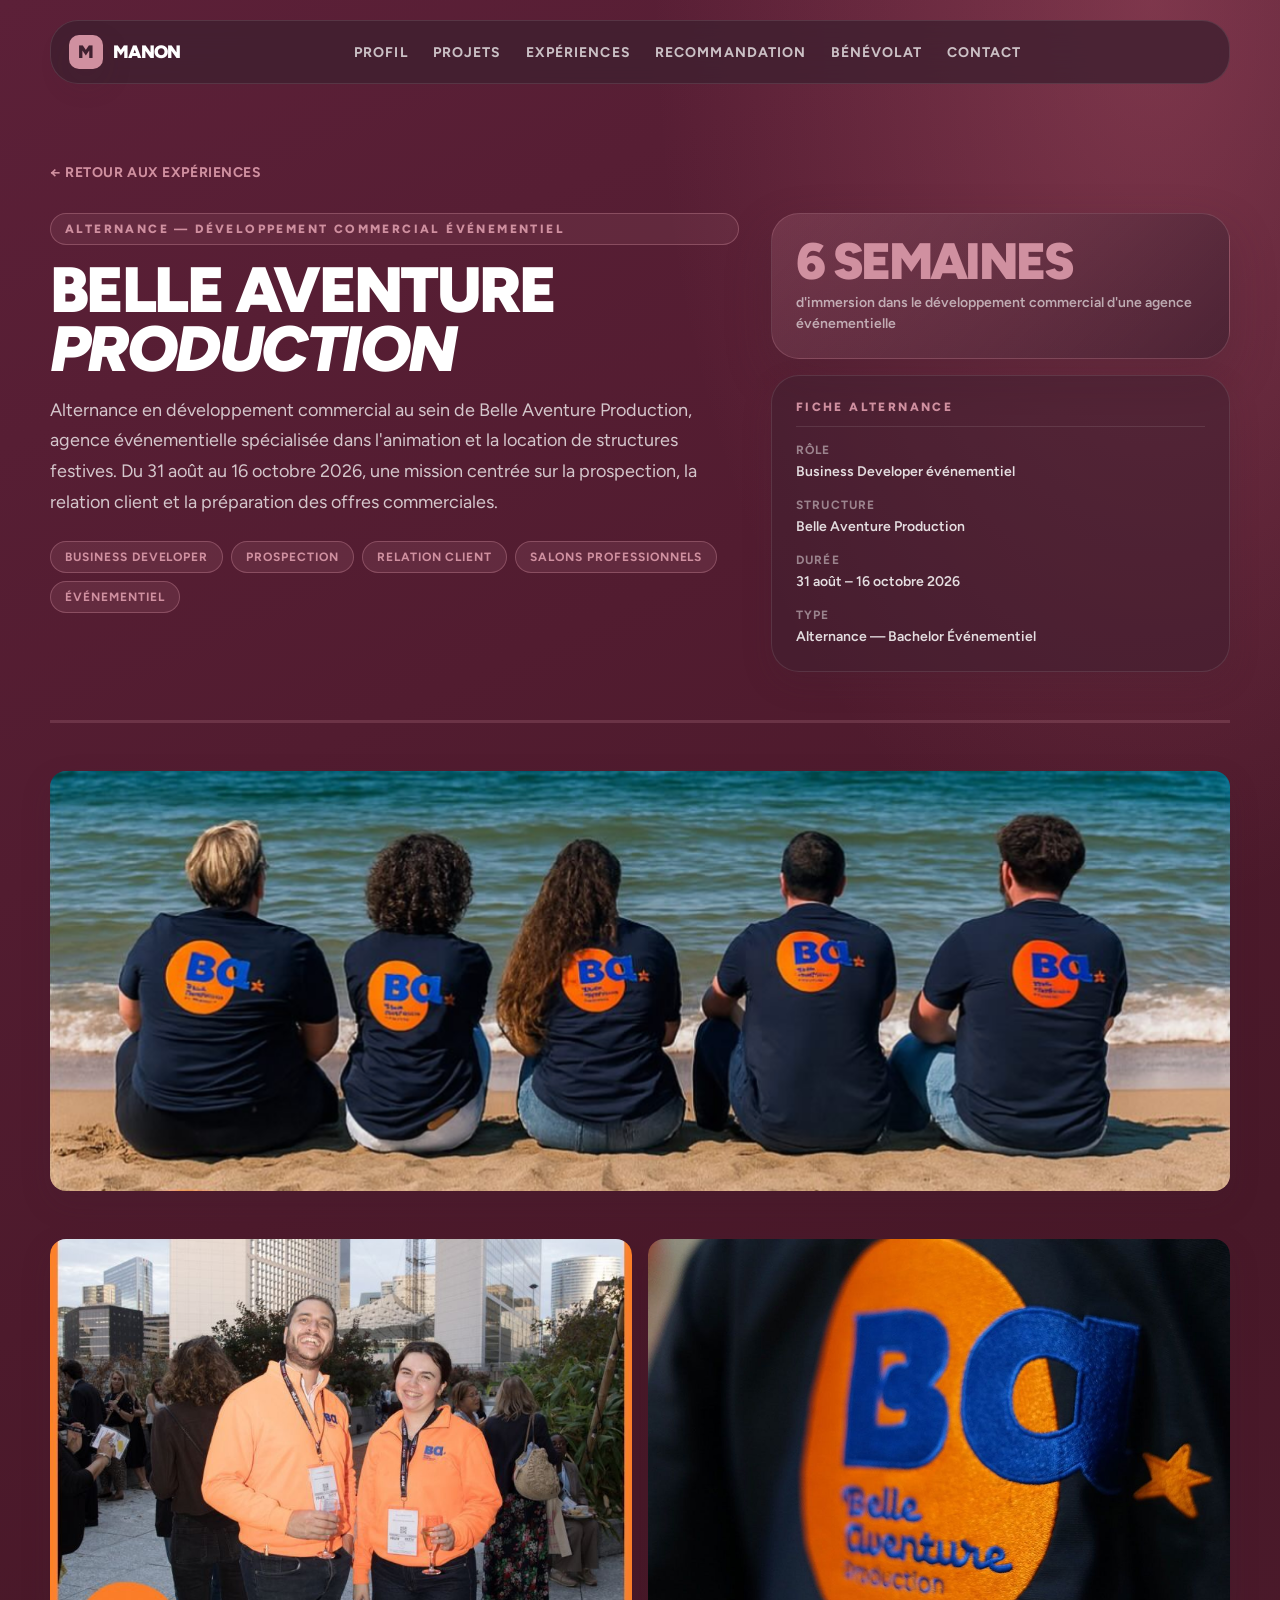
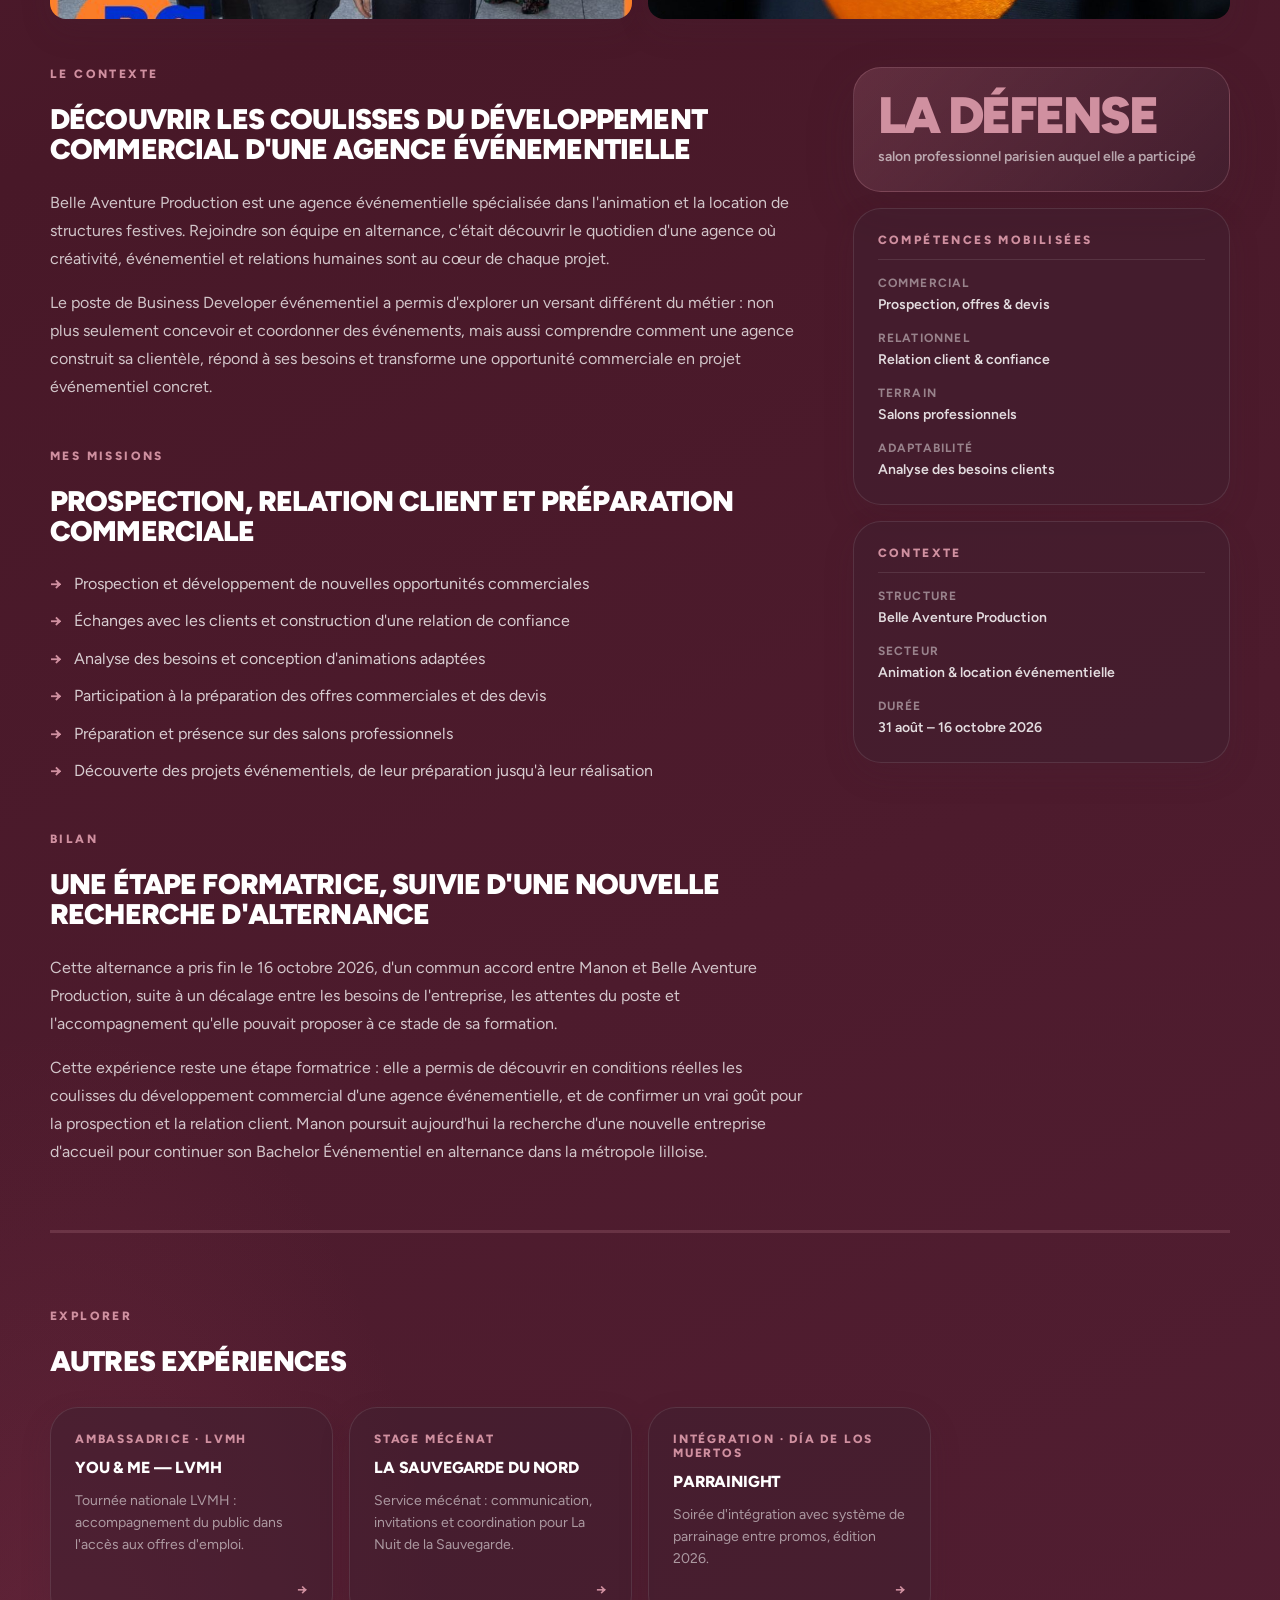
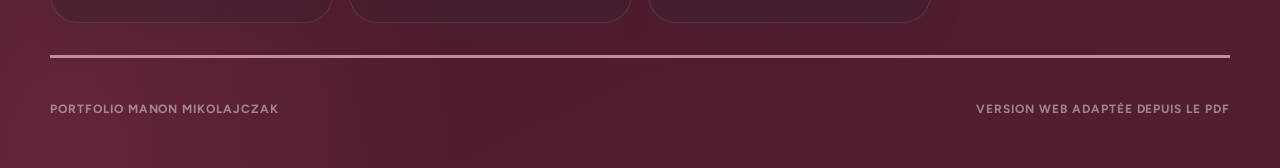
==== commit 61277245: "Agrandit la galerie photo de la page Belle Aventure Production Remplace le layout featured (vignette" ====
--- a/projet-belle-aventure-production.html
+++ b/projet-belle-aventure-production.html
@@ -96,26 +96,25 @@
       </section>
 
       <!-- ── Galerie ─────────────────────────── -->
-      <div class="projet-gallery gallery-featured reveal">
-        <div class="gallery-main">
-          <img
-            src="./img/belle-aventure-production/banniere.png"
-            alt="Équipe Belle Aventure Production"
-            loading="lazy"
-          >
-        </div>
-        <div class="gallery-secondary">
-          <img
-            src="./img/belle-aventure-production/photosalon.jpeg"
-            alt="Belle Aventure Production — salon professionnel à La Défense"
-            loading="lazy"
-          >
-          <img
-            src="./img/belle-aventure-production/photo.jpeg"
-            alt="Logo brodé Belle Aventure Production"
-            loading="lazy"
-          >
-        </div>
+      <div class="projet-gallery gallery-solo reveal">
+        <img
+          src="./img/belle-aventure-production/banniere.png"
+          alt="Équipe Belle Aventure Production"
+          loading="lazy"
+        >
+      </div>
+
+      <div class="projet-gallery gallery-2col reveal">
+        <img
+          src="./img/belle-aventure-production/photosalon.jpeg"
+          alt="Belle Aventure Production — salon professionnel à La Défense"
+          loading="lazy"
+        >
+        <img
+          src="./img/belle-aventure-production/photo.jpeg"
+          alt="Logo brodé Belle Aventure Production"
+          loading="lazy"
+        >
       </div>
 
       <!-- ── Corps ──────────────────────────── -->
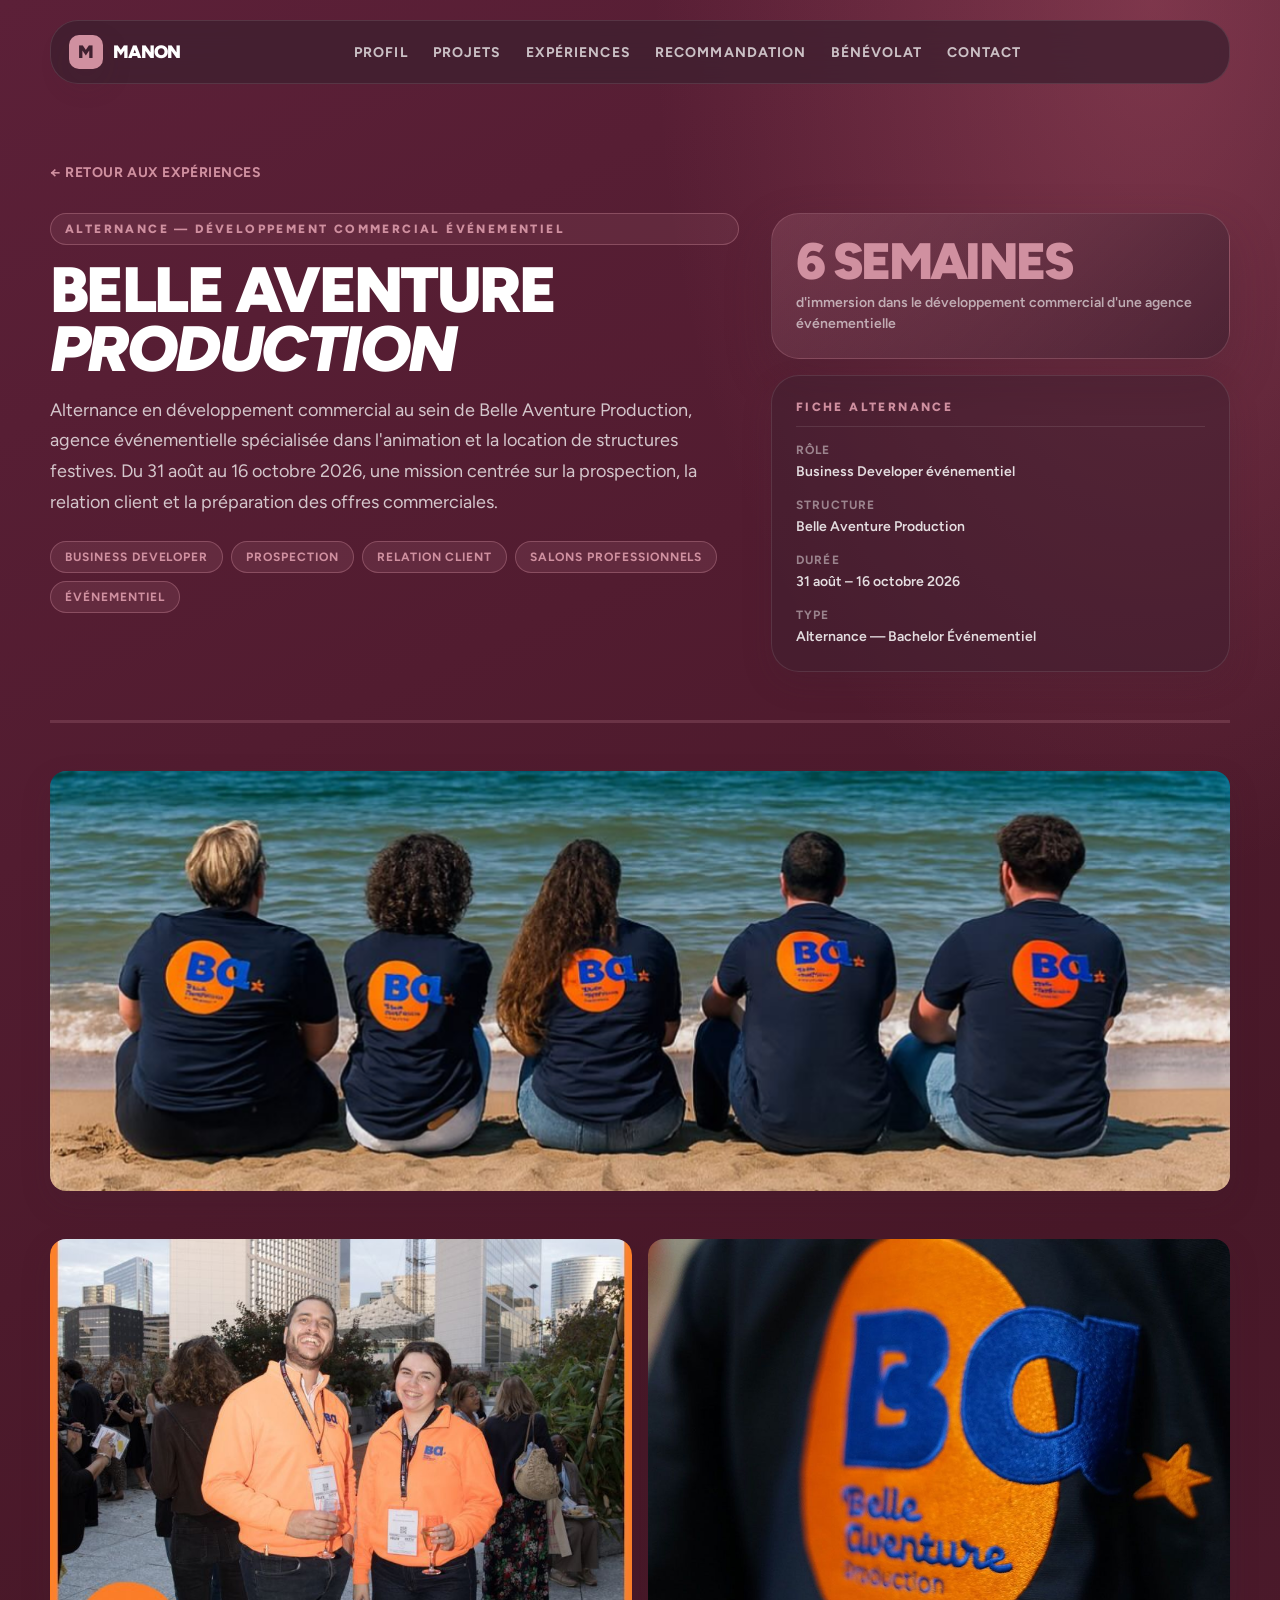
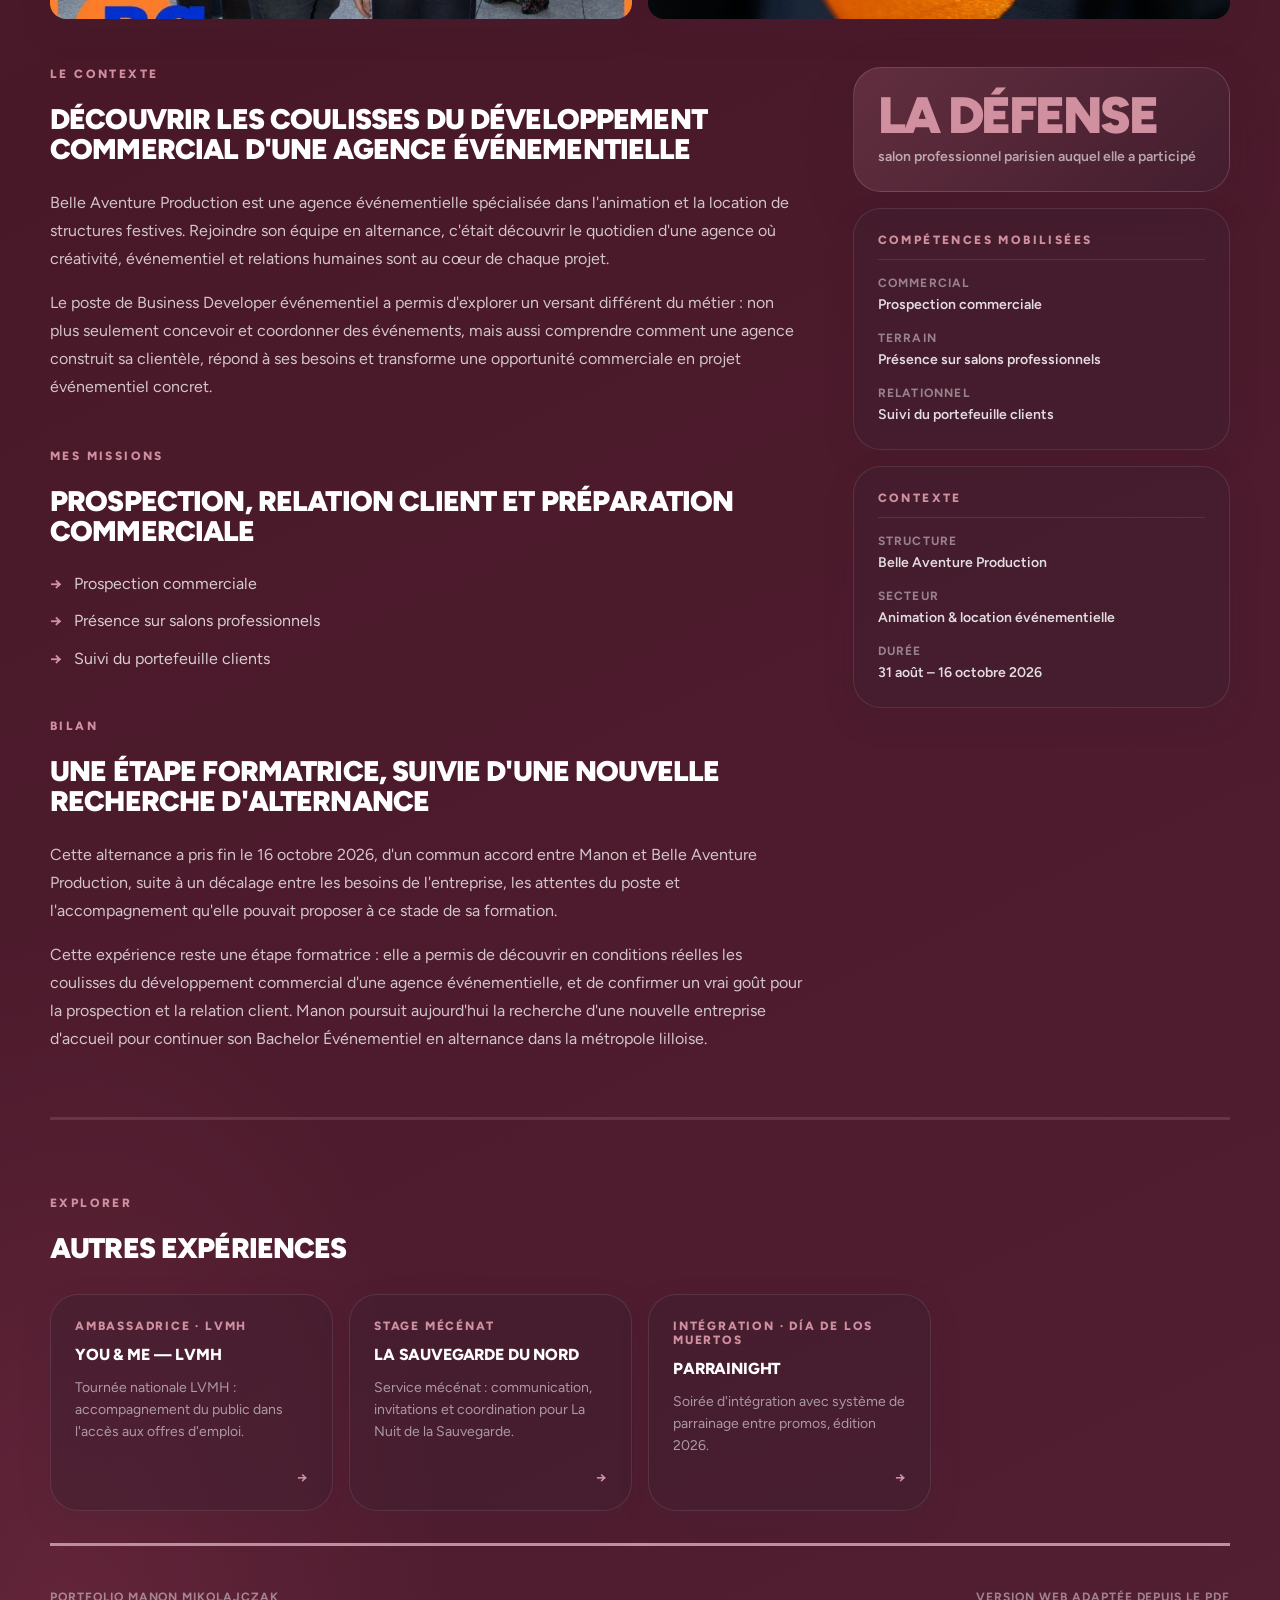
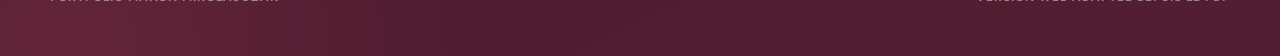
==== commit bb26bd7b: "Aligne les missions Belle Aventure Production sur le CV Remplace la liste de missions détaillée (iss" ====
--- a/projet-belle-aventure-production.html
+++ b/projet-belle-aventure-production.html
@@ -151,12 +151,9 @@
             <p class="projet-section-label">Mes missions</p>
             <h2 class="projet-section-title">Prospection, relation client et préparation commerciale</h2>
             <ul class="projet-missions">
-              <li>Prospection et développement de nouvelles opportunités commerciales</li>
-              <li>Échanges avec les clients et construction d'une relation de confiance</li>
-              <li>Analyse des besoins et conception d'animations adaptées</li>
-              <li>Participation à la préparation des offres commerciales et des devis</li>
-              <li>Préparation et présence sur des salons professionnels</li>
-              <li>Découverte des projets événementiels, de leur préparation jusqu'à leur réalisation</li>
+              <li>Prospection commerciale</li>
+              <li>Présence sur salons professionnels</li>
+              <li>Suivi du portefeuille clients</li>
             </ul>
           </section>
 
@@ -196,19 +193,15 @@
             <p class="projet-info-card-title">Compétences mobilisées</p>
             <div class="projet-info-row">
               <span class="projet-info-key">Commercial</span>
-              <span class="projet-info-val">Prospection, offres &amp; devis</span>
+              <span class="projet-info-val">Prospection commerciale</span>
+            </div>
+            <div class="projet-info-row">
+              <span class="projet-info-key">Terrain</span>
+              <span class="projet-info-val">Présence sur salons professionnels</span>
             </div>
             <div class="projet-info-row">
               <span class="projet-info-key">Relationnel</span>
-              <span class="projet-info-val">Relation client &amp; confiance</span>
-            </div>
-            <div class="projet-info-row">
-              <span class="projet-info-key">Terrain</span>
-              <span class="projet-info-val">Salons professionnels</span>
-            </div>
-            <div class="projet-info-row">
-              <span class="projet-info-key">Adaptabilité</span>
-              <span class="projet-info-val">Analyse des besoins clients</span>
+              <span class="projet-info-val">Suivi du portefeuille clients</span>
             </div>
           </div>
           <div class="projet-info-card">
--- a/projet.css
+++ b/projet.css
@@ -246,7 +246,11 @@
 .sauvegarde-gallery img,
 .parrainight-photo img,
 .projet-single-img img,
-.popup-gallery img {
+.popup-gallery img,
+.gallery-solo img,
+.gallery-2col img,
+.gallery-3col img,
+.gallery-featured img {
   cursor: zoom-in;
 }
 
